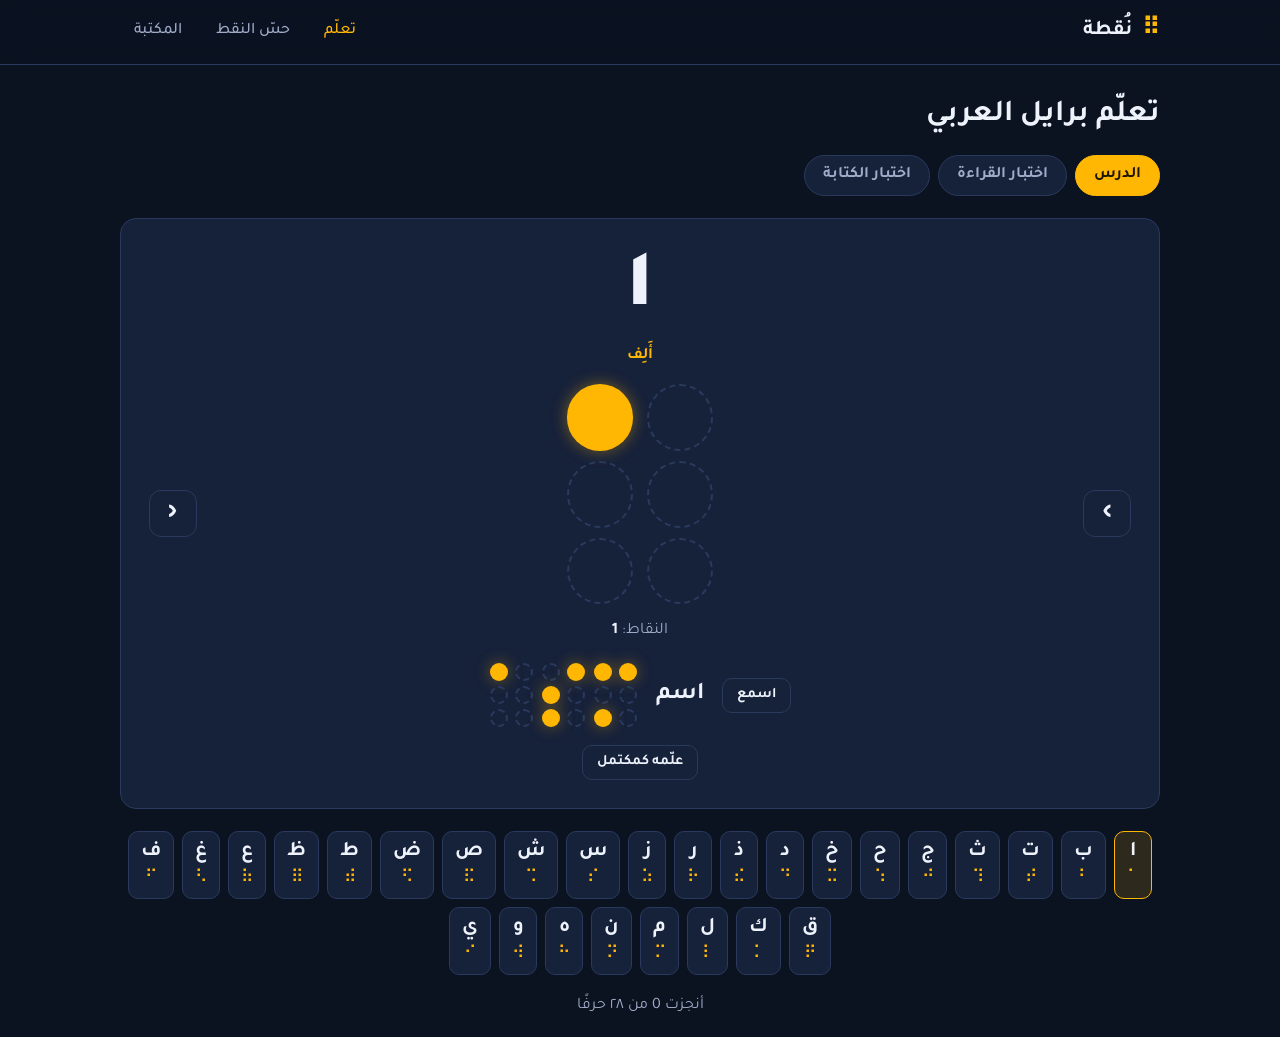
==== learn.html @ 14afeeb2 "وضع الكتابة بالترتيب القياسي: 123 شمال و456 يمين" ====
<!DOCTYPE html>
<html lang="ar" dir="rtl">
<head>
<meta charset="UTF-8">
<meta name="viewport" content="width=device-width, initial-scale=1.0">
<title>تعلّم — نُقطة</title>
<link rel="icon" href="data:image/svg+xml,<svg xmlns='http://www.w3.org/2000/svg' viewBox='0 0 100 100'><rect width='100' height='100' rx='20' fill='%230b1220'/><circle cx='35' cy='30' r='12' fill='%23ffb703'/><circle cx='35' cy='50' r='12' fill='%23ffb703'/><circle cx='35' cy='70' r='12' fill='%23ffb703'/></svg>">
<link rel="preconnect" href="https://fonts.googleapis.com">
<link rel="preconnect" href="https://fonts.gstatic.com" crossorigin>
<link href="https://fonts.googleapis.com/css2?family=Tajawal:wght@400;500;700;900&display=swap" rel="stylesheet">
<link rel="stylesheet" href="css/style.css?v=9">
</head>
<body class="page-learn">

<header class="topbar">
  <div class="container topbar-inner">
    <a class="brand" href="index.html"><span class="brand-mark ltr">⠿</span> نُقطة</a>
    <nav class="nav" aria-label="التنقل الرئيسي">
      <a href="learn.html" class="active">تعلّم</a>
      <a href="touch.html">حسّ النقط</a>
      <a href="library.html">المكتبة</a>
    </nav>
  </div>
</header>

<main class="container">
  <h1 class="page-title">تعلّم برايل العربي</h1>

  <div class="tabs" role="tablist" aria-label="أنماط التعلم">
    <button class="tab active" data-mode="learn" role="tab" aria-selected="true">الدرس</button>
    <button class="tab" data-mode="quiz" role="tab" aria-selected="false">اختبار القراءة</button>
    <button class="tab" data-mode="write" role="tab" aria-selected="false">اختبار الكتابة</button>
  </div>

  <section id="learn" class="mode active" role="tabpanel" aria-label="الدرس">
    <div class="lesson-card">
      <button id="prevLetter" class="btn btn-icon" aria-label="الحرف السابق">›</button>
      <div class="lesson-body">
        <div class="letter-ar" id="letterAr">ا</div>
        <div class="letter-name" id="letterName">أَلِف</div>
        <div class="bcell big" id="lessonCell"></div>
        <p class="dots-line">النقاط: <span class="dots-num ltr" id="dotsLabel">1</span></p>
        <div class="example">
          <button id="speakBtn" class="btn btn-small">اسمع</button>
          <span class="example-word" id="exampleWord">اسم</span>
          <span class="bword" id="exampleBraille"></span>
        </div>
        <div class="lesson-actions">
          <button id="markDone" class="btn btn-small">علّمه كمكتمل</button>
        </div>
      </div>
      <button id="nextLetter" class="btn btn-icon" aria-label="الحرف التالي">‹</button>
    </div>
    <div class="letter-picker" id="letterPicker" aria-label="اختر حرفًا"></div>
    <p class="progress-line">أنجزت <span id="progressCount">0</span> من ٢٨ حرفًا</p>
  </section>

  <section id="quiz" class="mode" role="tabpanel" aria-label="اختبار القراءة">
    <div class="quiz-card">
      <p class="quiz-prompt">أي حرف تمثّله هذه النقط؟</p>
      <div class="bcell big" id="quizCell"></div>
      <div class="options" id="quizOptions"></div>
      <div class="quiz-feedback" id="quizFeedback" role="status" aria-live="polite"></div>
      <div class="quiz-score">النتيجة: <span id="quizScore">0</span> — أفضل نتيجة: <span id="quizBest">0</span></div>
      <button id="quizNext" class="btn btn-primary">سؤال جديد</button>
    </div>
  </section>

  <section id="write" class="mode" role="tabpanel" aria-label="اختبار الكتابة">
    <div class="write-card">
      <p class="quiz-prompt">انقر على النقط لتكوين هذا الحرف</p>
      <p class="write-note">
        ترتيب النقط زي وضع القراءة بالظبط: النقاط ١، ٢، ٣ في العمود <strong>الشمال</strong>
        والنقاط ٤، ٥، ٦ في العمود <strong>اليمين</strong>.
      </p>
      <div class="letter-ar medium" id="writeLetter">ب</div>
      <div class="bcell big interactive" id="writeCell"></div>
      <div class="lesson-actions">
        <button id="writeCheck" class="btn btn-primary">تحقّق</button>
        <button id="writeNext" class="btn btn-ghost">حرف جديد</button>
      </div>
      <div class="quiz-feedback" id="writeFeedback" role="status" aria-live="polite"></div>
    </div>
  </section>
</main>

<div class="visitor-badge" title="عدد زوار الموقع" aria-label="عدد زوار الموقع">
  <svg viewBox="0 0 24 24" width="15" height="15" fill="none" stroke="currentColor" stroke-width="2" aria-hidden="true"><path d="M2 12s3.5-7 10-7 10 7 10 7-3.5 7-10 7S2 12 2 12z"/><circle cx="12" cy="12" r="3"/></svg>
  <span>زوار</span>
  <span class="vc-num" aria-live="polite"></span>
</div>

<script src="js/data.js?v=9"></script>
<script src="js/learn.js?v=9"></script>
<script src="js/visits.js?v=9"></script>
</body>
</html>
---- css/style.css ----
:root {
  --bg: #0b1220;
  --bg-soft: #101a2d;
  --card: #16213a;
  --card-2: #1b2947;
  --line: #2a3a5e;
  --text: #eef2fb;
  --muted: #9fabc9;
  --accent: #ffb703;
  --accent-soft: rgba(255, 183, 3, 0.14);
  --ok: #34d399;
  --bad: #f87171;
  --radius: 16px;
}

* { box-sizing: border-box; }

body {
  margin: 0;
  background: var(--bg);
  color: var(--text);
  font-family: "Tajawal", "Segoe UI", Tahoma, Arial, sans-serif;
  line-height: 1.7;
}

.ltr { direction: ltr; unicode-bidi: isolate; }

.container { max-width: 1080px; margin-inline: auto; padding-inline: 20px; }
.container.narrow { max-width: 760px; }

.topbar {
  position: sticky;
  top: 0;
  z-index: 10;
  background: rgba(11, 18, 32, 0.88);
  backdrop-filter: blur(10px);
  border-bottom: 1px solid var(--line);
}
.topbar-inner { display: flex; align-items: center; justify-content: space-between; min-height: 64px; gap: 12px; }
.brand { display: flex; align-items: center; gap: 10px; font-size: 1.3rem; font-weight: 700; color: var(--text); text-decoration: none; }
.brand-mark { color: var(--accent); font-size: 1.5rem; }
.nav { display: flex; gap: 6px; }
.nav a { color: var(--muted); text-decoration: none; padding: 8px 14px; border-radius: 10px; font-weight: 500; }
.nav a:hover { color: var(--text); background: var(--card); }
.nav a.active { color: var(--accent); }

.btn {
  display: inline-flex;
  align-items: center;
  justify-content: center;
  gap: 8px;
  border: 1px solid var(--line);
  background: var(--card);
  color: var(--text);
  padding: 12px 22px;
  border-radius: 12px;
  font-size: 1rem;
  font-weight: 700;
  cursor: pointer;
  text-decoration: none;
  font-family: inherit;
}
.btn:hover { border-color: var(--accent); }
.btn-primary { background: var(--accent); color: #201500; border-color: var(--accent); }
.btn-primary:hover { background: #ffc531; }
.btn-ghost { background: transparent; }
.btn-small { padding: 8px 14px; font-size: 0.9rem; border-radius: 10px; }
.btn-small.done { background: rgba(52, 211, 153, 0.15); border-color: var(--ok); color: var(--ok); }
.btn-icon { padding: 10px 18px; font-size: 1.6rem; line-height: 1; }

.btn:focus-visible, .opt:focus-visible, .tab:focus-visible, .chip:focus-visible, .t-dot:focus-visible {
  outline: 2px solid var(--accent);
  outline-offset: 3px;
}

.hero { padding: 72px 0 64px; background: radial-gradient(900px 420px at 80% -10%, var(--accent-soft), transparent), var(--bg); }
.hero-inner { display: grid; grid-template-columns: 1.2fr 1fr; gap: 48px; align-items: center; }
.kicker { color: var(--accent); font-weight: 700; margin: 0 0 10px; }
h1 { font-size: clamp(2rem, 5vw, 3.1rem); line-height: 1.25; margin: 0 0 18px; }
.accent { color: var(--accent); }
.lede { color: var(--muted); font-size: 1.1rem; margin: 0 0 28px; max-width: 52ch; }
.hero-actions { display: flex; gap: 14px; flex-wrap: wrap; }
.hero-facts { display: flex; gap: 28px; list-style: none; padding: 0; margin: 34px 0 0; color: var(--muted); }
.hero-facts strong { display: block; font-size: 1.6rem; color: var(--text); margin-inline-end: 6px; }

.hero-visual { text-align: center; }
.demo-word { display: flex; justify-content: center; gap: 16px; margin-bottom: 14px; min-height: 108px; }
.demo-caption { color: var(--muted); font-size: 0.95rem; margin: 0; }

.features, .roadmap { padding: 56px 0; }
.features { background: var(--bg-soft); border-block: 1px solid var(--line); }
h2 { font-size: 1.8rem; margin: 0 0 26px; }
.cards { display: grid; grid-template-columns: repeat(3, 1fr); gap: 18px; }
.card { background: var(--card); border: 1px solid var(--line); border-radius: var(--radius); padding: 26px; text-decoration: none; color: var(--text); display: block; }
.card:hover { border-color: var(--accent); transform: translateY(-3px); transition: 0.2s; }
.card-icon { font-size: 1.9rem; color: var(--accent); letter-spacing: 6px; margin-bottom: 8px; }
.card h3 { margin: 6px 0 10px; font-size: 1.25rem; }
.card p { margin: 0; color: var(--muted); }

.timeline { list-style: none; margin: 0; padding: 0; display: grid; gap: 14px; }
.timeline li { background: var(--card); border: 1px solid var(--line); border-radius: 12px; padding: 16px 20px; color: var(--muted); }
.timeline li.done { border-inline-start: 4px solid var(--ok); }
.timeline li.soon { border-inline-start: 4px solid var(--accent); }
.badge { background: var(--accent); color: #201500; border-radius: 999px; padding: 2px 12px; font-weight: 700; font-size: 0.85rem; }

.footer { border-top: 1px solid var(--line); padding: 28px 0; color: var(--muted); font-size: 0.95rem; }

.page-title { font-size: 1.9rem; margin: 32px 0 20px; }

.tabs { display: flex; gap: 8px; margin-bottom: 22px; flex-wrap: wrap; }
.tab { background: var(--card); border: 1px solid var(--line); color: var(--muted); padding: 10px 18px; border-radius: 999px; font-family: inherit; font-size: 1rem; font-weight: 700; cursor: pointer; }
.tab.active { background: var(--accent); color: #201500; border-color: var(--accent); }

.mode, .level { display: none; }
.mode.active, .level.active { display: block; }

.lesson-card { display: flex; align-items: center; gap: 14px; background: var(--card); border: 1px solid var(--line); border-radius: var(--radius); padding: 28px; }
.lesson-body { flex: 1; text-align: center; }
.letter-ar { font-size: 5rem; font-weight: 900; line-height: 1.15; }
.letter-ar.medium { font-size: 3.6rem; margin-bottom: 12px; }
.letter-name { color: var(--accent); font-weight: 700; margin: 4px 0 14px; }
.dots-line { color: var(--muted); margin: 14px 0 0; }
.dots-num { font-weight: 700; color: var(--text); }
.example { display: flex; align-items: center; justify-content: center; gap: 18px; margin-top: 18px; flex-wrap: wrap; }
.example-word { font-size: 1.5rem; font-weight: 700; }
.lesson-actions { display: flex; justify-content: center; margin-top: 18px; gap: 10px; flex-wrap: wrap; }

.bcell { display: grid; grid-template-columns: repeat(2, 1fr); grid-auto-rows: 1fr; gap: 10px; direction: ltr; margin-inline: auto; }
.bcell.big { width: 150px; height: 220px; }
.bcell.small { width: 44px; height: 64px; gap: 5px; }
.bcell.small.space { opacity: 0.25; }
.bcell.demo { width: 74px; height: 108px; gap: 9px; margin: 0; }
.bcell.reveal { width: 54px; height: 78px; gap: 6px; margin: 0; }
.bcell .dot { border-radius: 50%; aspect-ratio: 1; height: 100%; width: auto; justify-self: center; align-self: center; min-width: 0; }
.bcell .dot.on { background: var(--accent); box-shadow: 0 0 16px rgba(255, 183, 3, 0.4); }
.bcell .dot.off { border: 2px dashed var(--line); }
.bcell.interactive .dot { cursor: pointer; }
.bcell.interactive .dot.off:hover { border-color: var(--accent); }
.bword { display: inline-flex; gap: 8px; }

.write-note { color: var(--muted); font-size: 0.92rem; line-height: 1.8; margin: 0 0 14px; }

.bcell.demo { animation: popIn 0.5s ease backwards; }
@keyframes popIn { from { opacity: 0; transform: scale(0.6); } to { opacity: 1; transform: scale(1); } }

.letter-picker { display: flex; flex-wrap: wrap; gap: 8px; margin-top: 22px; justify-content: center; }
.chip { display: grid; gap: 2px; justify-items: center; background: var(--card); color: var(--text); border: 1px solid var(--line); border-radius: 10px; padding: 8px 12px; font-family: inherit; cursor: pointer; }
.chip-ar { font-size: 1.3rem; font-weight: 700; }
.chip-br { color: var(--accent); font-size: 1.05rem; }
.chip.current { border-color: var(--accent); background: var(--accent-soft); }
.chip.done .chip-ar { color: var(--ok); }

.progress-line { text-align: center; color: var(--muted); margin-top: 18px; }

.quiz-card, .write-card, .howto { background: var(--card); border: 1px solid var(--line); border-radius: var(--radius); padding: 28px; text-align: center; margin-bottom: 22px; }
.quiz-prompt, .prompt { font-size: 1.2rem; font-weight: 700; margin: 0 0 16px; }
.options { display: flex; gap: 10px; justify-content: center; flex-wrap: wrap; margin-top: 18px; }
.opt { background: var(--card-2); color: var(--text); border: 1px solid var(--line); border-radius: 12px; min-width: 64px; padding: 12px 18px; font-size: 1.4rem; font-weight: 700; cursor: pointer; font-family: inherit; }
.opt:hover { border-color: var(--accent); }
.opt:disabled { opacity: 0.45; cursor: default; }
.opt.correct { border-color: var(--ok); background: rgba(52, 211, 153, 0.15); }
.opt.num { min-width: 54px; }
.opt.word { font-size: 1.1rem; min-width: 90px; }

.quiz-feedback { min-height: 2.4em; margin-top: 16px; font-weight: 700; }
.quiz-feedback.ok { color: var(--ok); }
.quiz-feedback.bad { color: var(--bad); }
.reveal-row { display: flex; align-items: center; justify-content: center; gap: 16px; flex-wrap: wrap; }

.quiz-score { margin-top: 12px; color: var(--muted); }
#quizNext { display: none; margin-top: 16px; }
#quizNext.show { display: inline-flex; }
#countNext, #letterNext, #wordNext { margin-top: 16px; }

.howto { text-align: start; }
.capability { color: var(--accent); }
.vibe-check { display: flex; align-items: center; gap: 10px; flex-wrap: wrap; margin: 8px 0; }
.vibe-power { display: flex; align-items: center; gap: 8px; flex-wrap: wrap; margin: 10px 0 4px; }
.vibe-power-label { color: var(--muted); font-weight: 700; font-size: 0.95rem; }
.vbtn {
  background: var(--card); color: var(--muted);
  border: 1px solid var(--line); border-radius: 999px;
  padding: 6px 16px; font-family: inherit; font-size: 0.9rem;
  font-weight: 700; cursor: pointer;
}
.vbtn:hover { border-color: var(--accent); }
.vbtn.active { background: var(--accent); color: #201500; border-color: var(--accent); }
.vibe-status { color: var(--muted); font-size: 0.9rem; line-height: 1.8; margin: 6px 0 0; }
.vibe-status div { border-inline-start: 3px solid var(--line); padding-inline-start: 10px; margin-bottom: 2px; }
.toggle { display: inline-flex; gap: 8px; align-items: center; color: var(--muted); cursor: pointer; }

.tcell { display: grid; grid-template-columns: repeat(2, 1fr); grid-auto-rows: 1fr; gap: 18px; direction: ltr; width: min(320px, 86vw); height: 440px; margin: 0 auto 20px; background: var(--card); border: 2px solid var(--line); border-radius: 24px; padding: 26px; touch-action: none; user-select: none; -webkit-user-select: none; -webkit-touch-callout: none; }
.tcell.small { width: 78px; height: 112px; gap: 8px; padding: 10px; border-radius: 14px; border-width: 1px; margin: 0; }
.t-dot { border-radius: 50%; aspect-ratio: 1; height: 100%; width: auto; justify-self: center; align-self: center; background: #1c2a4a; border: 2px solid #2c3d63; min-width: 0; }
.tcell.pulse { animation: cellPulse 0.18s ease; }
@keyframes cellPulse { 50% { border-color: var(--accent); box-shadow: 0 0 24px rgba(255, 183, 3, 0.35); } }

.tword { display: flex; gap: 12px; justify-content: center; direction: ltr; margin-bottom: 20px; touch-action: none; user-select: none; -webkit-user-select: none; }

.note { text-align: center; color: var(--muted); margin: 26px 0; }

@media (max-width: 900px) {
  .hero-inner { grid-template-columns: 1fr; gap: 28px; }
  .cards { grid-template-columns: 1fr; }
}

@media (max-width: 560px) {
  .lesson-card { flex-direction: column; }
  .tcell { height: 360px; }
  .hero-facts { gap: 18px; flex-wrap: wrap; }
}

@media (prefers-reduced-motion: reduce) {
  * { animation: none !important; transition: none !important; }
}

.add-bar { display: flex; gap: 10px; margin-bottom: 22px; flex-wrap: wrap; align-items: center; }
.search-box { flex: 1; min-width: 220px; }
.search-box input { width: 100%; }

input[type="text"], textarea, select {
  background: var(--bg-soft);
  color: var(--text);
  border: 1px solid var(--line);
  border-radius: 10px;
  padding: 10px 14px;
  font-family: inherit;
  font-size: 1rem;
}
input[type="text"]:focus, textarea:focus, select:focus { outline: 2px solid var(--accent); outline-offset: 1px; border-color: var(--accent); }
textarea { width: 100%; min-height: 220px; line-height: 1.9; resize: vertical; }

.panel { background: var(--card); border: 1px solid var(--line); border-radius: var(--radius); padding: 24px; margin-bottom: 22px; }
.panel[hidden] { display: none; }
.field { display: flex; flex-direction: column; gap: 6px; margin-bottom: 14px; font-weight: 700; }
.field.inline { flex-direction: row; align-items: center; gap: 8px; margin: 0; color: var(--muted); font-size: 0.9rem; font-weight: 500; }
.field select { padding: 6px 10px; }
.file-row { display: flex; align-items: center; gap: 12px; margin: 6px 0 18px; flex-wrap: wrap; }
.file-name { color: var(--accent); font-size: 0.9rem; }
.form-actions { display: flex; gap: 10px; flex-wrap: wrap; }

.shelf { display: grid; grid-template-columns: repeat(auto-fill, minmax(250px, 1fr)); gap: 16px; margin-bottom: 18px; }
.book-card { position: relative; background: var(--card); border: 1px solid var(--line); border-radius: var(--radius); padding: 20px; }
.book-card:hover { border-color: var(--accent); }
.book-link { display: flex; flex-direction: column; gap: 8px; text-decoration: none; color: var(--text); }
.book-title { font-size: 1.3rem; font-weight: 700; }
.book-author { color: var(--accent); font-size: 0.95rem; }
.book-snippet { color: var(--muted); font-size: 0.95rem; line-height: 1.8; }
.book-meta { color: var(--muted); font-size: 0.85rem; margin-top: auto; }
.book-del { position: absolute; top: 10px; inset-inline-start: 10px; background: transparent; color: var(--muted); border: 1px solid var(--line); border-radius: 8px; width: 30px; height: 30px; font-size: 1.1rem; line-height: 1; cursor: pointer; font-family: inherit; }
.book-del:hover { color: var(--bad); border-color: var(--bad); }

.empty { text-align: center; padding: 48px 20px; color: var(--muted); }
.empty p { margin: 6px 0; }
.empty .muted { font-size: 0.95rem; }

.back-link { display: inline-block; color: var(--muted); text-decoration: none; margin-top: 26px; }
.back-link:hover { color: var(--accent); }
.book-author { color: var(--accent); font-weight: 700; margin: 0 0 14px; }
.tts-note { color: var(--bad); font-weight: 700; }

.toolbar {
  display: flex; flex-wrap: wrap; gap: 8px; align-items: center;
  background: var(--card); border: 1px solid var(--line); border-radius: 14px;
  padding: 12px 14px; margin-bottom: 18px;
  position: sticky; top: 78px; z-index: 5;
}
.toolbar .btn { flex-shrink: 0; }

#readerBody { font-size: 1.25rem; line-height: 2.1; padding-bottom: 60px; }
.para { padding: 10px 14px; border-radius: 10px; cursor: pointer; }
.para:hover { background: var(--card); }
.para:focus-visible { outline: 2px solid var(--accent); outline-offset: 2px; }
.para.reading { background: var(--accent-soft); border-inline-start: 4px solid var(--accent); }

.braille-panel { background: var(--card); border: 1px solid var(--line); border-radius: 14px; padding: 18px; margin-bottom: 18px; }
.braille-panel[hidden] { display: none; }
.braille-label { color: var(--accent); font-weight: 700; margin: 0 0 12px; }
.braille-cells { display: flex; flex-wrap: wrap; gap: 8px; direction: ltr; }

body.reader-light {
  --bg: #f8f5ee; --bg-soft: #ffffff; --card: #ffffff; --card-2: #f0ede4;
  --line: #d9d2c2; --text: #1d1a12; --muted: #6d6656;
  --accent: #a45f00; --accent-soft: rgba(164, 95, 0, 0.12);
}
body.reader-light .topbar { background: rgba(248, 245, 238, 0.92); }
body.reader-light .btn-primary { color: #ffffff; }
body.reader-light .bcell .dot.on { background: var(--accent); box-shadow: none; }

#readerUI[hidden] { display: none; }

.dl-group {
  display: flex; gap: 8px; align-items: center; flex-wrap: wrap;
  width: 100%; padding-top: 10px; margin-top: 6px;
  border-top: 1px dashed var(--line);
}

.visitor-badge {
  position: fixed;
  bottom: 16px;
  left: 16px;
  z-index: 60;
  display: flex;
  align-items: center;
  gap: 8px;
  background: rgba(22, 33, 58, 0.85);
  border: 1px solid var(--line);
  border-radius: 999px;
  padding: 7px 14px;
  color: var(--muted);
  font-size: 0.85rem;
  font-weight: 700;
  backdrop-filter: blur(8px);
  opacity: 0.75;
  transition: opacity 0.2s, border-color 0.2s;
}
.visitor-badge:hover { opacity: 1; border-color: var(--accent); color: var(--text); }
.visitor-badge svg { flex-shrink: 0; }
.visitor-badge .vc-num {
  color: var(--accent);
  font-weight: 900;
  font-size: 1.05rem;
  min-width: 1ch;
  font-variant-numeric: tabular-nums;
  letter-spacing: 0.5px;
}
body.reader-light .visitor-badge { background: rgba(255, 255, 255, 0.9); }
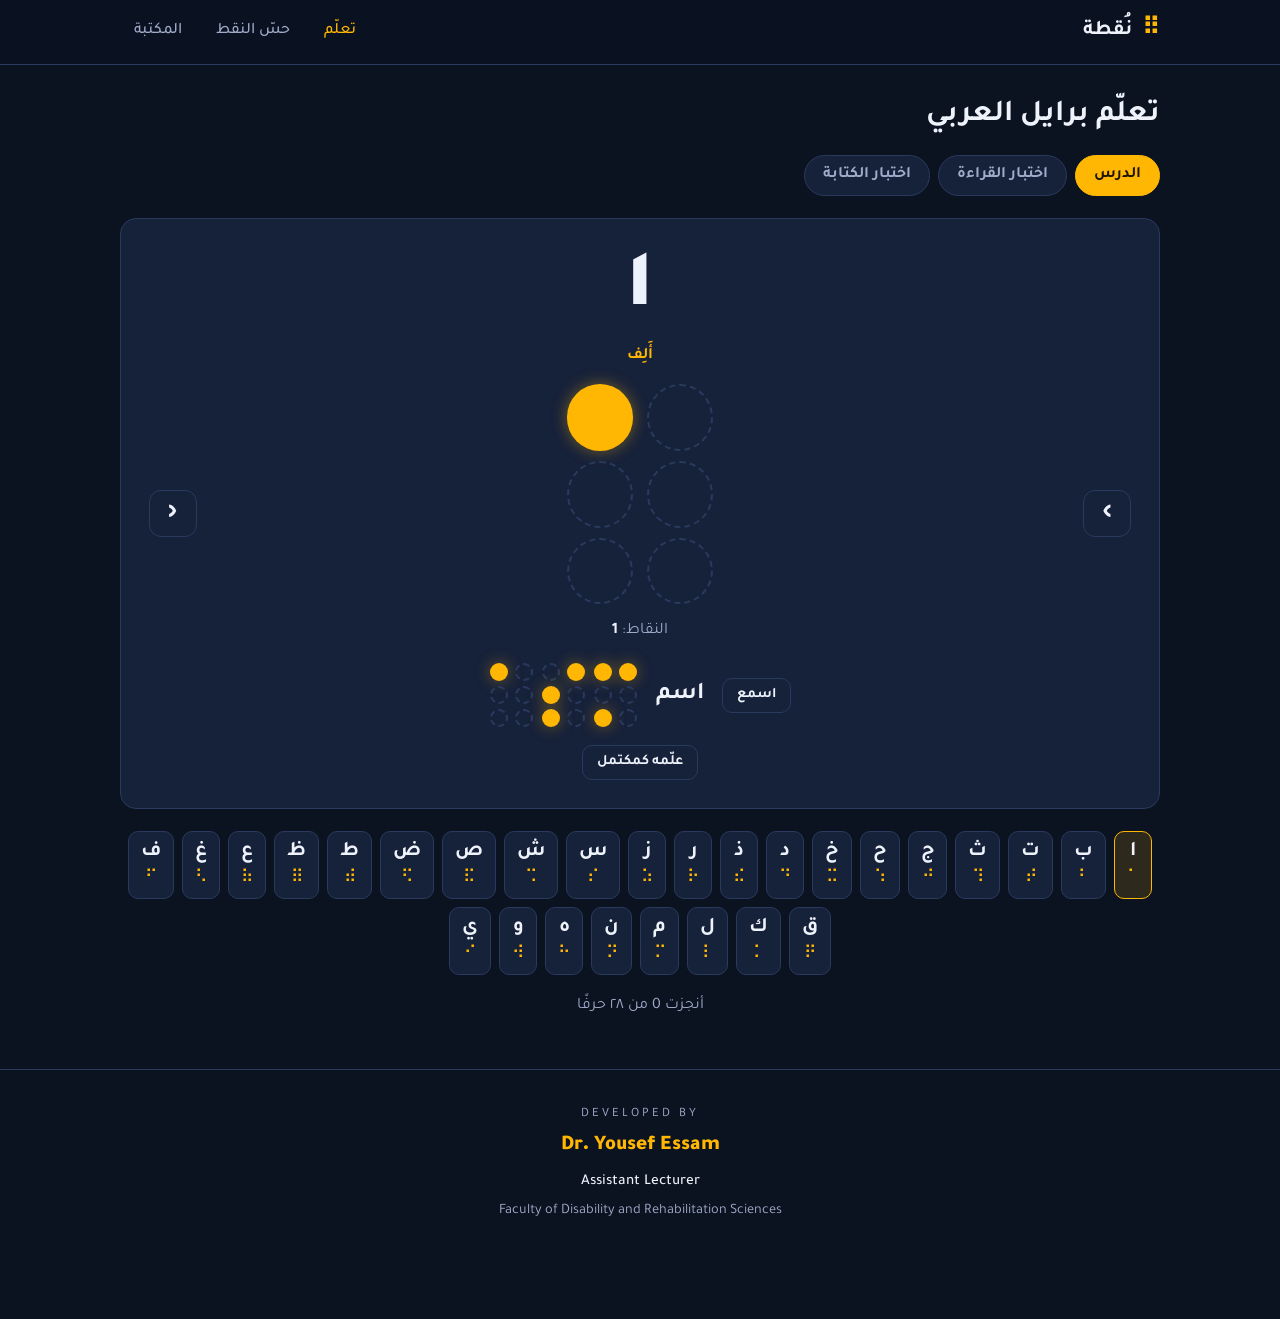
==== commit 470ea23f: "إضافة توقيع المطوّر أسفل كل الصفحات مع أنيميشن هادئ" ====
--- a/learn.html
+++ b/learn.html
@@ -8,7 +8,7 @@
 <link rel="preconnect" href="https://fonts.googleapis.com">
 <link rel="preconnect" href="https://fonts.gstatic.com" crossorigin>
 <link href="https://fonts.googleapis.com/css2?family=Tajawal:wght@400;500;700;900&display=swap" rel="stylesheet">
-<link rel="stylesheet" href="css/style.css?v=9">
+<link rel="stylesheet" href="css/style-w13.css">
 </head>
 <body class="page-learn">
 
@@ -70,8 +70,9 @@
     <div class="write-card">
       <p class="quiz-prompt">انقر على النقط لتكوين هذا الحرف</p>
       <p class="write-note">
-        ترتيب النقط زي وضع القراءة بالظبط: النقاط ١، ٢، ٣ في العمود <strong>الشمال</strong>
-        والنقاط ٤، ٥، ٦ في العمود <strong>اليمين</strong>.
+        وضع <strong>الكتابة</strong> بيحاكي الكتابة على لوح البرايل من الخلف، فالخلية معكوسة أفقيًا:
+        النقاط ١، ٢، ٣ بتظهر في العمود <strong>اليمين</strong> والنقاط ٤، ٥، ٦ في العمود <strong>الشمال</strong>.
+        أرقام النقط المنطقية ثابتة زي ما هي — حرف «ب» نقاطه ١، ٢: انقر أول دايرتين في العمود اليمين.
       </p>
       <div class="letter-ar medium" id="writeLetter">ب</div>
       <div class="bcell big interactive" id="writeCell"></div>
@@ -84,14 +85,22 @@
   </section>
 </main>
 
+<footer class="dev-footer">
+  <div class="container dev-credit" dir="ltr">
+    <span class="dc-line dc-label">Developed By</span>
+    <span class="dc-line dc-name">Dr. Yousef Essam</span>
+    <span class="dc-line dc-role">Assistant Lecturer</span>
+    <span class="dc-line dc-org">Faculty of Disability and Rehabilitation Sciences</span>
+  </div>
+</footer>
 <div class="visitor-badge" title="عدد زوار الموقع" aria-label="عدد زوار الموقع">
   <svg viewBox="0 0 24 24" width="15" height="15" fill="none" stroke="currentColor" stroke-width="2" aria-hidden="true"><path d="M2 12s3.5-7 10-7 10 7 10 7-3.5 7-10 7S2 12 2 12z"/><circle cx="12" cy="12" r="3"/></svg>
   <span>زوار</span>
   <span class="vc-num" aria-live="polite"></span>
 </div>
 
-<script src="js/data.js?v=9"></script>
-<script src="js/learn.js?v=9"></script>
-<script src="js/visits.js?v=9"></script>
+<script src="js/data-w13.js"></script>
+<script src="js/learn-w13.js"></script>
+<script src="js/visits-w13.js"></script>
 </body>
 </html>
--- a/css/style-w13.css
+++ b/css/style-w13.css
@@ -0,0 +1,344 @@
+:root {
+  --bg: #0b1220;
+  --bg-soft: #101a2d;
+  --card: #16213a;
+  --card-2: #1b2947;
+  --line: #2a3a5e;
+  --text: #eef2fb;
+  --muted: #9fabc9;
+  --accent: #ffb703;
+  --accent-soft: rgba(255, 183, 3, 0.14);
+  --ok: #34d399;
+  --bad: #f87171;
+  --radius: 16px;
+}
+
+* { box-sizing: border-box; }
+
+body {
+  margin: 0;
+  background: var(--bg);
+  color: var(--text);
+  font-family: "Tajawal", "Segoe UI", Tahoma, Arial, sans-serif;
+  line-height: 1.7;
+}
+
+.ltr { direction: ltr; unicode-bidi: isolate; }
+
+.container { max-width: 1080px; margin-inline: auto; padding-inline: 20px; }
+.container.narrow { max-width: 760px; }
+
+.topbar {
+  position: sticky;
+  top: 0;
+  z-index: 10;
+  background: rgba(11, 18, 32, 0.88);
+  backdrop-filter: blur(10px);
+  border-bottom: 1px solid var(--line);
+}
+.topbar-inner { display: flex; align-items: center; justify-content: space-between; min-height: 64px; gap: 12px; }
+.brand { display: flex; align-items: center; gap: 10px; font-size: 1.3rem; font-weight: 700; color: var(--text); text-decoration: none; }
+.brand-mark { color: var(--accent); font-size: 1.5rem; }
+.nav { display: flex; gap: 6px; }
+.nav a { color: var(--muted); text-decoration: none; padding: 8px 14px; border-radius: 10px; font-weight: 500; }
+.nav a:hover { color: var(--text); background: var(--card); }
+.nav a.active { color: var(--accent); }
+
+.btn {
+  display: inline-flex;
+  align-items: center;
+  justify-content: center;
+  gap: 8px;
+  border: 1px solid var(--line);
+  background: var(--card);
+  color: var(--text);
+  padding: 12px 22px;
+  border-radius: 12px;
+  font-size: 1rem;
+  font-weight: 700;
+  cursor: pointer;
+  text-decoration: none;
+  font-family: inherit;
+}
+.btn:hover { border-color: var(--accent); }
+.btn-primary { background: var(--accent); color: #201500; border-color: var(--accent); }
+.btn-primary:hover { background: #ffc531; }
+.btn-ghost { background: transparent; }
+.btn-small { padding: 8px 14px; font-size: 0.9rem; border-radius: 10px; }
+.btn-small.done { background: rgba(52, 211, 153, 0.15); border-color: var(--ok); color: var(--ok); }
+.btn-icon { padding: 10px 18px; font-size: 1.6rem; line-height: 1; }
+
+.btn:focus-visible, .opt:focus-visible, .tab:focus-visible, .chip:focus-visible, .t-dot:focus-visible {
+  outline: 2px solid var(--accent);
+  outline-offset: 3px;
+}
+
+.hero { padding: 72px 0 64px; background: radial-gradient(900px 420px at 80% -10%, var(--accent-soft), transparent), var(--bg); }
+.hero-inner { display: grid; grid-template-columns: 1.2fr 1fr; gap: 48px; align-items: center; }
+.kicker { color: var(--accent); font-weight: 700; margin: 0 0 10px; }
+h1 { font-size: clamp(2rem, 5vw, 3.1rem); line-height: 1.25; margin: 0 0 18px; }
+.accent { color: var(--accent); }
+.lede { color: var(--muted); font-size: 1.1rem; margin: 0 0 28px; max-width: 52ch; }
+.hero-actions { display: flex; gap: 14px; flex-wrap: wrap; }
+.hero-facts { display: flex; gap: 28px; list-style: none; padding: 0; margin: 34px 0 0; color: var(--muted); }
+.hero-facts strong { display: block; font-size: 1.6rem; color: var(--text); margin-inline-end: 6px; }
+
+.hero-visual { text-align: center; }
+.demo-word { display: flex; justify-content: center; gap: 16px; margin-bottom: 14px; min-height: 108px; }
+.demo-caption { color: var(--muted); font-size: 0.95rem; margin: 0; }
+
+.features, .roadmap { padding: 56px 0; }
+.features { background: var(--bg-soft); border-block: 1px solid var(--line); }
+h2 { font-size: 1.8rem; margin: 0 0 26px; }
+.cards { display: grid; grid-template-columns: repeat(3, 1fr); gap: 18px; }
+.card { background: var(--card); border: 1px solid var(--line); border-radius: var(--radius); padding: 26px; text-decoration: none; color: var(--text); display: block; }
+.card:hover { border-color: var(--accent); transform: translateY(-3px); transition: 0.2s; }
+.card-icon { font-size: 1.9rem; color: var(--accent); letter-spacing: 6px; margin-bottom: 8px; }
+.card h3 { margin: 6px 0 10px; font-size: 1.25rem; }
+.card p { margin: 0; color: var(--muted); }
+
+.timeline { list-style: none; margin: 0; padding: 0; display: grid; gap: 14px; }
+.timeline li { background: var(--card); border: 1px solid var(--line); border-radius: 12px; padding: 16px 20px; color: var(--muted); }
+.timeline li.done { border-inline-start: 4px solid var(--ok); }
+.timeline li.soon { border-inline-start: 4px solid var(--accent); }
+.badge { background: var(--accent); color: #201500; border-radius: 999px; padding: 2px 12px; font-weight: 700; font-size: 0.85rem; }
+
+.footer { border-top: 1px solid var(--line); padding: 28px 0; color: var(--muted); font-size: 0.95rem; }
+
+.page-title { font-size: 1.9rem; margin: 32px 0 20px; }
+
+.tabs { display: flex; gap: 8px; margin-bottom: 22px; flex-wrap: wrap; }
+.tab { background: var(--card); border: 1px solid var(--line); color: var(--muted); padding: 10px 18px; border-radius: 999px; font-family: inherit; font-size: 1rem; font-weight: 700; cursor: pointer; }
+.tab.active { background: var(--accent); color: #201500; border-color: var(--accent); }
+
+.mode, .level { display: none; }
+.mode.active, .level.active { display: block; }
+
+.lesson-card { display: flex; align-items: center; gap: 14px; background: var(--card); border: 1px solid var(--line); border-radius: var(--radius); padding: 28px; }
+.lesson-body { flex: 1; text-align: center; }
+.letter-ar { font-size: 5rem; font-weight: 900; line-height: 1.15; }
+.letter-ar.medium { font-size: 3.6rem; margin-bottom: 12px; }
+.letter-name { color: var(--accent); font-weight: 700; margin: 4px 0 14px; }
+.dots-line { color: var(--muted); margin: 14px 0 0; }
+.dots-num { font-weight: 700; color: var(--text); }
+.example { display: flex; align-items: center; justify-content: center; gap: 18px; margin-top: 18px; flex-wrap: wrap; }
+.example-word { font-size: 1.5rem; font-weight: 700; }
+.lesson-actions { display: flex; justify-content: center; margin-top: 18px; gap: 10px; flex-wrap: wrap; }
+
+.bcell { display: grid; grid-template-columns: repeat(2, 1fr); grid-auto-rows: 1fr; gap: 10px; direction: ltr; margin-inline: auto; }
+.bcell.big { width: 150px; height: 220px; }
+.bcell.small { width: 44px; height: 64px; gap: 5px; }
+.bcell.small.space { opacity: 0.25; }
+.bcell.demo { width: 74px; height: 108px; gap: 9px; margin: 0; }
+.bcell.reveal { width: 54px; height: 78px; gap: 6px; margin: 0; }
+.bcell .dot { border-radius: 50%; aspect-ratio: 1; height: 100%; width: auto; justify-self: center; align-self: center; min-width: 0; }
+.bcell .dot.on { background: var(--accent); box-shadow: 0 0 16px rgba(255, 183, 3, 0.4); }
+.bcell .dot.off { border: 2px dashed var(--line); }
+.bcell.interactive .dot { cursor: pointer; }
+.bcell.interactive .dot.off:hover { border-color: var(--accent); }
+.bword { display: inline-flex; gap: 8px; }
+
+.write-note { color: var(--muted); font-size: 0.92rem; line-height: 1.8; margin: 0 0 14px; }
+
+.bcell.demo { animation: popIn 0.5s ease backwards; }
+@keyframes popIn { from { opacity: 0; transform: scale(0.6); } to { opacity: 1; transform: scale(1); } }
+
+.letter-picker { display: flex; flex-wrap: wrap; gap: 8px; margin-top: 22px; justify-content: center; }
+.chip { display: grid; gap: 2px; justify-items: center; background: var(--card); color: var(--text); border: 1px solid var(--line); border-radius: 10px; padding: 8px 12px; font-family: inherit; cursor: pointer; }
+.chip-ar { font-size: 1.3rem; font-weight: 700; }
+.chip-br { color: var(--accent); font-size: 1.05rem; }
+.chip.current { border-color: var(--accent); background: var(--accent-soft); }
+.chip.done .chip-ar { color: var(--ok); }
+
+.progress-line { text-align: center; color: var(--muted); margin-top: 18px; }
+
+.quiz-card, .write-card, .howto { background: var(--card); border: 1px solid var(--line); border-radius: var(--radius); padding: 28px; text-align: center; margin-bottom: 22px; }
+.quiz-prompt, .prompt { font-size: 1.2rem; font-weight: 700; margin: 0 0 16px; }
+.options { display: flex; gap: 10px; justify-content: center; flex-wrap: wrap; margin-top: 18px; }
+.opt { background: var(--card-2); color: var(--text); border: 1px solid var(--line); border-radius: 12px; min-width: 64px; padding: 12px 18px; font-size: 1.4rem; font-weight: 700; cursor: pointer; font-family: inherit; }
+.opt:hover { border-color: var(--accent); }
+.opt:disabled { opacity: 0.45; cursor: default; }
+.opt.correct { border-color: var(--ok); background: rgba(52, 211, 153, 0.15); }
+.opt.num { min-width: 54px; }
+.opt.word { font-size: 1.1rem; min-width: 90px; }
+
+.quiz-feedback { min-height: 2.4em; margin-top: 16px; font-weight: 700; }
+.quiz-feedback.ok { color: var(--ok); }
+.quiz-feedback.bad { color: var(--bad); }
+.reveal-row { display: flex; align-items: center; justify-content: center; gap: 16px; flex-wrap: wrap; }
+
+.quiz-score { margin-top: 12px; color: var(--muted); }
+#quizNext { display: none; margin-top: 16px; }
+#quizNext.show { display: inline-flex; }
+#countNext, #letterNext, #wordNext { margin-top: 16px; }
+
+.howto { text-align: start; }
+.capability { color: var(--accent); }
+.vibe-check { display: flex; align-items: center; gap: 10px; flex-wrap: wrap; margin: 8px 0; }
+.vibe-power { display: flex; align-items: center; gap: 8px; flex-wrap: wrap; margin: 10px 0 4px; }
+.vibe-power-label { color: var(--muted); font-weight: 700; font-size: 0.95rem; }
+.vbtn {
+  background: var(--card); color: var(--muted);
+  border: 1px solid var(--line); border-radius: 999px;
+  padding: 6px 16px; font-family: inherit; font-size: 0.9rem;
+  font-weight: 700; cursor: pointer;
+}
+.vbtn:hover { border-color: var(--accent); }
+.vbtn.active { background: var(--accent); color: #201500; border-color: var(--accent); }
+.vibe-status { color: var(--muted); font-size: 0.9rem; line-height: 1.8; margin: 6px 0 0; }
+.vibe-status div { border-inline-start: 3px solid var(--line); padding-inline-start: 10px; margin-bottom: 2px; }
+.toggle { display: inline-flex; gap: 8px; align-items: center; color: var(--muted); cursor: pointer; }
+
+.tcell { display: grid; grid-template-columns: repeat(2, 1fr); grid-auto-rows: 1fr; gap: 18px; direction: ltr; width: min(320px, 86vw); height: 440px; margin: 0 auto 20px; background: var(--card); border: 2px solid var(--line); border-radius: 24px; padding: 26px; touch-action: none; user-select: none; -webkit-user-select: none; -webkit-touch-callout: none; }
+.tcell.small { width: 78px; height: 112px; gap: 8px; padding: 10px; border-radius: 14px; border-width: 1px; margin: 0; }
+.t-dot { border-radius: 50%; aspect-ratio: 1; height: 100%; width: auto; justify-self: center; align-self: center; background: #1c2a4a; border: 2px solid #2c3d63; min-width: 0; }
+.tcell.pulse { animation: cellPulse 0.18s ease; }
+@keyframes cellPulse { 50% { border-color: var(--accent); box-shadow: 0 0 24px rgba(255, 183, 3, 0.35); } }
+
+.tword { display: flex; gap: 12px; justify-content: center; direction: ltr; margin-bottom: 20px; touch-action: none; user-select: none; -webkit-user-select: none; }
+
+.note { text-align: center; color: var(--muted); margin: 26px 0; }
+
+@media (max-width: 900px) {
+  .hero-inner { grid-template-columns: 1fr; gap: 28px; }
+  .cards { grid-template-columns: 1fr; }
+}
+
+@media (max-width: 560px) {
+  .lesson-card { flex-direction: column; }
+  .tcell { height: 360px; }
+  .hero-facts { gap: 18px; flex-wrap: wrap; }
+}
+
+@media (prefers-reduced-motion: reduce) {
+  * { animation: none !important; transition: none !important; }
+}
+
+.add-bar { display: flex; gap: 10px; margin-bottom: 22px; flex-wrap: wrap; align-items: center; }
+.search-box { flex: 1; min-width: 220px; }
+.search-box input { width: 100%; }
+
+input[type="text"], textarea, select {
+  background: var(--bg-soft);
+  color: var(--text);
+  border: 1px solid var(--line);
+  border-radius: 10px;
+  padding: 10px 14px;
+  font-family: inherit;
+  font-size: 1rem;
+}
+input[type="text"]:focus, textarea:focus, select:focus { outline: 2px solid var(--accent); outline-offset: 1px; border-color: var(--accent); }
+textarea { width: 100%; min-height: 220px; line-height: 1.9; resize: vertical; }
+
+.panel { background: var(--card); border: 1px solid var(--line); border-radius: var(--radius); padding: 24px; margin-bottom: 22px; }
+.panel[hidden] { display: none; }
+.field { display: flex; flex-direction: column; gap: 6px; margin-bottom: 14px; font-weight: 700; }
+.field.inline { flex-direction: row; align-items: center; gap: 8px; margin: 0; color: var(--muted); font-size: 0.9rem; font-weight: 500; }
+.field select { padding: 6px 10px; }
+.file-row { display: flex; align-items: center; gap: 12px; margin: 6px 0 18px; flex-wrap: wrap; }
+.file-name { color: var(--accent); font-size: 0.9rem; }
+.form-actions { display: flex; gap: 10px; flex-wrap: wrap; }
+
+.shelf { display: grid; grid-template-columns: repeat(auto-fill, minmax(250px, 1fr)); gap: 16px; margin-bottom: 18px; }
+.book-card { position: relative; background: var(--card); border: 1px solid var(--line); border-radius: var(--radius); padding: 20px; }
+.book-card:hover { border-color: var(--accent); }
+.book-link { display: flex; flex-direction: column; gap: 8px; text-decoration: none; color: var(--text); }
+.book-title { font-size: 1.3rem; font-weight: 700; }
+.book-author { color: var(--accent); font-size: 0.95rem; }
+.book-snippet { color: var(--muted); font-size: 0.95rem; line-height: 1.8; }
+.book-meta { color: var(--muted); font-size: 0.85rem; margin-top: auto; }
+.book-del { position: absolute; top: 10px; inset-inline-start: 10px; background: transparent; color: var(--muted); border: 1px solid var(--line); border-radius: 8px; width: 30px; height: 30px; font-size: 1.1rem; line-height: 1; cursor: pointer; font-family: inherit; }
+.book-del:hover { color: var(--bad); border-color: var(--bad); }
+
+.empty { text-align: center; padding: 48px 20px; color: var(--muted); }
+.empty p { margin: 6px 0; }
+.empty .muted { font-size: 0.95rem; }
+
+.back-link { display: inline-block; color: var(--muted); text-decoration: none; margin-top: 26px; }
+.back-link:hover { color: var(--accent); }
+.book-author { color: var(--accent); font-weight: 700; margin: 0 0 14px; }
+.tts-note { color: var(--bad); font-weight: 700; }
+
+.toolbar {
+  display: flex; flex-wrap: wrap; gap: 8px; align-items: center;
+  background: var(--card); border: 1px solid var(--line); border-radius: 14px;
+  padding: 12px 14px; margin-bottom: 18px;
+  position: sticky; top: 78px; z-index: 5;
+}
+.toolbar .btn { flex-shrink: 0; }
+
+#readerBody { font-size: 1.25rem; line-height: 2.1; padding-bottom: 60px; }
+.para { padding: 10px 14px; border-radius: 10px; cursor: pointer; }
+.para:hover { background: var(--card); }
+.para:focus-visible { outline: 2px solid var(--accent); outline-offset: 2px; }
+.para.reading { background: var(--accent-soft); border-inline-start: 4px solid var(--accent); }
+
+.braille-panel { background: var(--card); border: 1px solid var(--line); border-radius: 14px; padding: 18px; margin-bottom: 18px; }
+.braille-panel[hidden] { display: none; }
+.braille-label { color: var(--accent); font-weight: 700; margin: 0 0 12px; }
+.braille-cells { display: flex; flex-wrap: wrap; gap: 8px; direction: ltr; }
+
+body.reader-light {
+  --bg: #f8f5ee; --bg-soft: #ffffff; --card: #ffffff; --card-2: #f0ede4;
+  --line: #d9d2c2; --text: #1d1a12; --muted: #6d6656;
+  --accent: #a45f00; --accent-soft: rgba(164, 95, 0, 0.12);
+}
+body.reader-light .topbar { background: rgba(248, 245, 238, 0.92); }
+body.reader-light .btn-primary { color: #ffffff; }
+body.reader-light .bcell .dot.on { background: var(--accent); box-shadow: none; }
+
+#readerUI[hidden] { display: none; }
+
+.dl-group {
+  display: flex; gap: 8px; align-items: center; flex-wrap: wrap;
+  width: 100%; padding-top: 10px; margin-top: 6px;
+  border-top: 1px dashed var(--line);
+}
+
+.visitor-badge {
+  position: fixed;
+  bottom: 16px;
+  left: 16px;
+  z-index: 60;
+  display: flex;
+  align-items: center;
+  gap: 8px;
+  background: rgba(22, 33, 58, 0.85);
+  border: 1px solid var(--line);
+  border-radius: 999px;
+  padding: 7px 14px;
+  color: var(--muted);
+  font-size: 0.85rem;
+  font-weight: 700;
+  backdrop-filter: blur(8px);
+  opacity: 0.75;
+  transition: opacity 0.2s, border-color 0.2s;
+}
+.visitor-badge:hover { opacity: 1; border-color: var(--accent); color: var(--text); }
+.visitor-badge svg { flex-shrink: 0; }
+.visitor-badge .vc-num {
+  color: var(--accent);
+  font-weight: 900;
+  font-size: 1.05rem;
+  min-width: 1ch;
+  font-variant-numeric: tabular-nums;
+  letter-spacing: 0.5px;
+}
+body.reader-light .visitor-badge { background: rgba(255, 255, 255, 0.9); }
+
+/* ===== توقيع المطوّر ===== */
+.dev-footer { border-top: 1px solid var(--line); margin-top: 48px; padding: 34px 0 96px; }
+.dev-credit { display: flex; flex-direction: column; align-items: center; gap: 4px; text-align: center; }
+.dc-line { opacity: 0; animation: dcRise 1.1s ease forwards; }
+.dc-label { color: var(--muted); font-size: 0.8rem; letter-spacing: 3px; text-transform: uppercase; animation-delay: 0.15s; }
+.dc-name { color: var(--accent); font-size: 1.3rem; font-weight: 900; animation: dcRise 1.1s ease 0.35s forwards, dcGlow 5.5s ease-in-out 1.8s infinite; }
+.dc-role { color: var(--text); font-size: 0.95rem; font-weight: 500; animation-delay: 0.6s; }
+.dc-org { color: var(--muted); font-size: 0.9rem; animation-delay: 0.8s; }
+
+@keyframes dcRise { from { opacity: 0; transform: translateY(12px); } to { opacity: 1; transform: translateY(0); } }
+@keyframes dcGlow { 0%, 100% { text-shadow: 0 0 0 rgba(255, 183, 3, 0); } 50% { text-shadow: 0 0 16px rgba(255, 183, 3, 0.45); } }
+
+body.reader-light .dc-name { text-shadow: none; }
+@media (prefers-reduced-motion: reduce) {
+  .dc-line { opacity: 1 !important; animation: none !important; transform: none !important; }
+}
